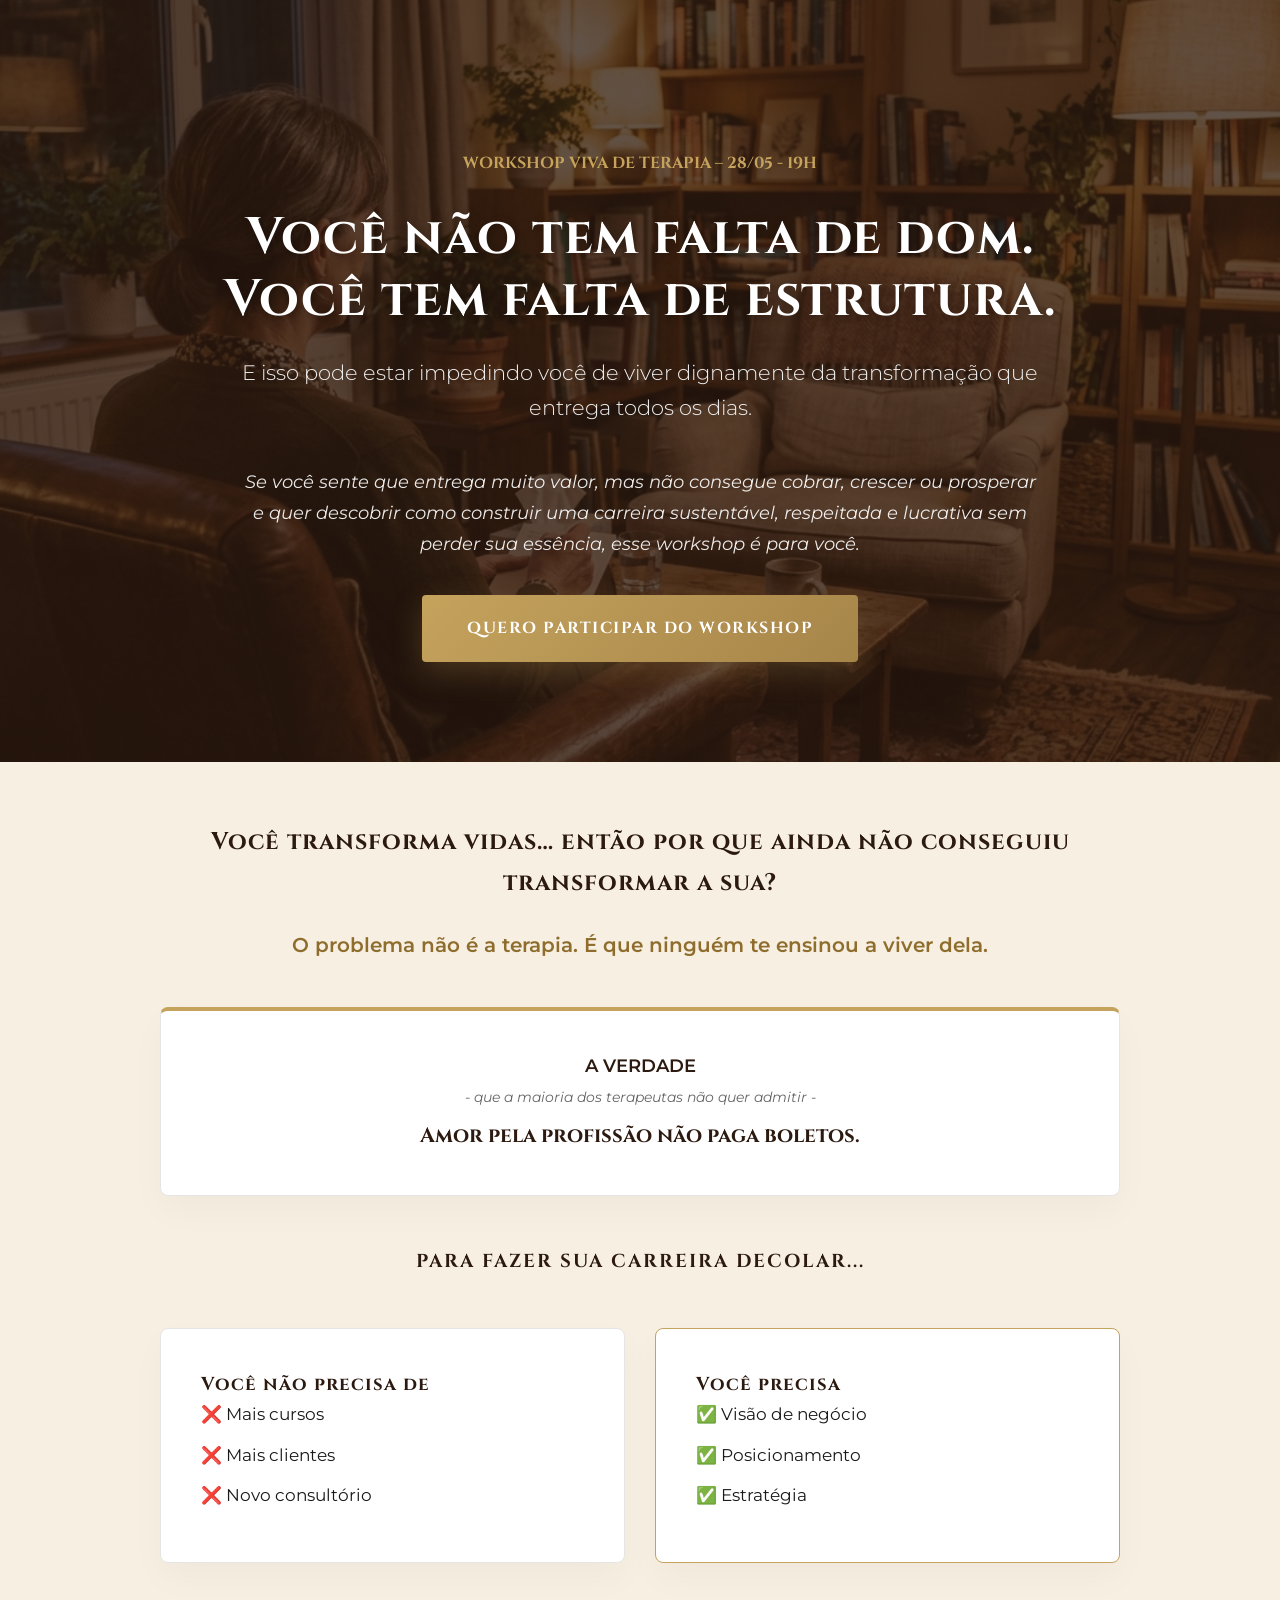
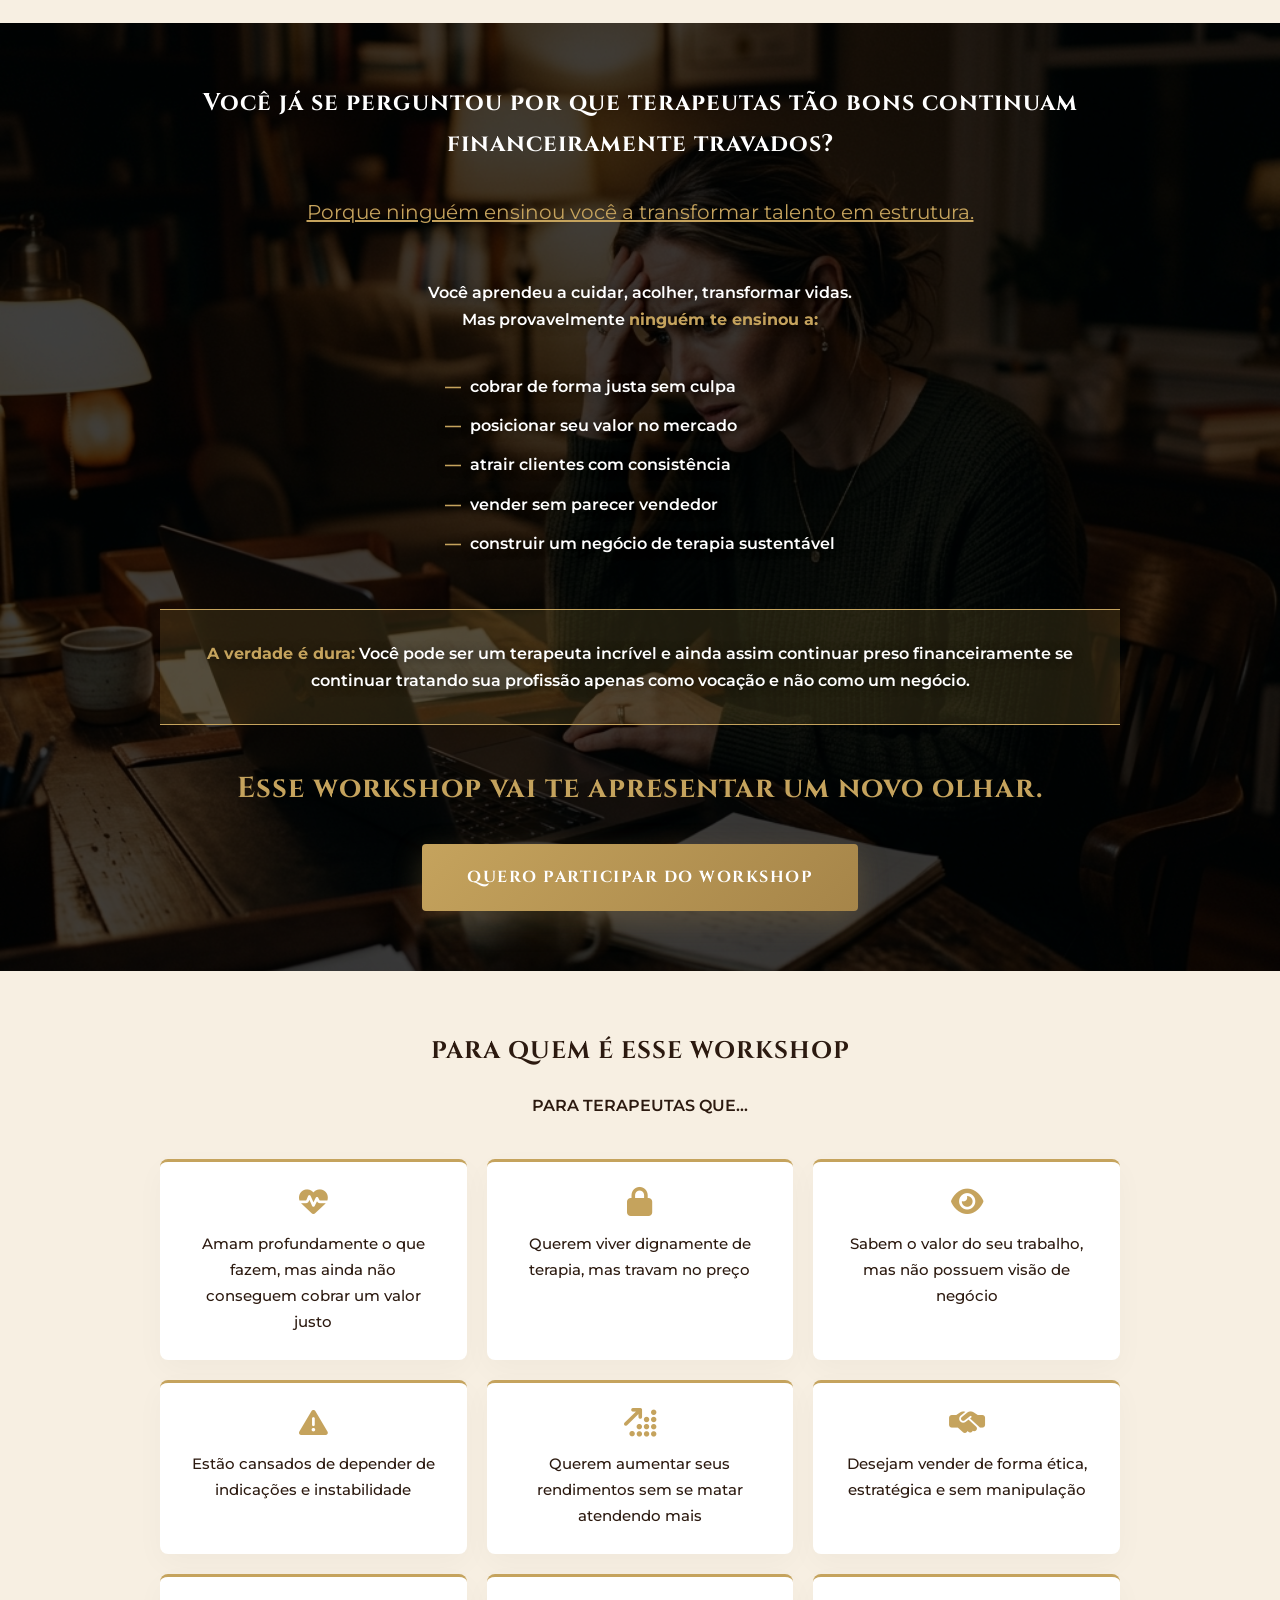
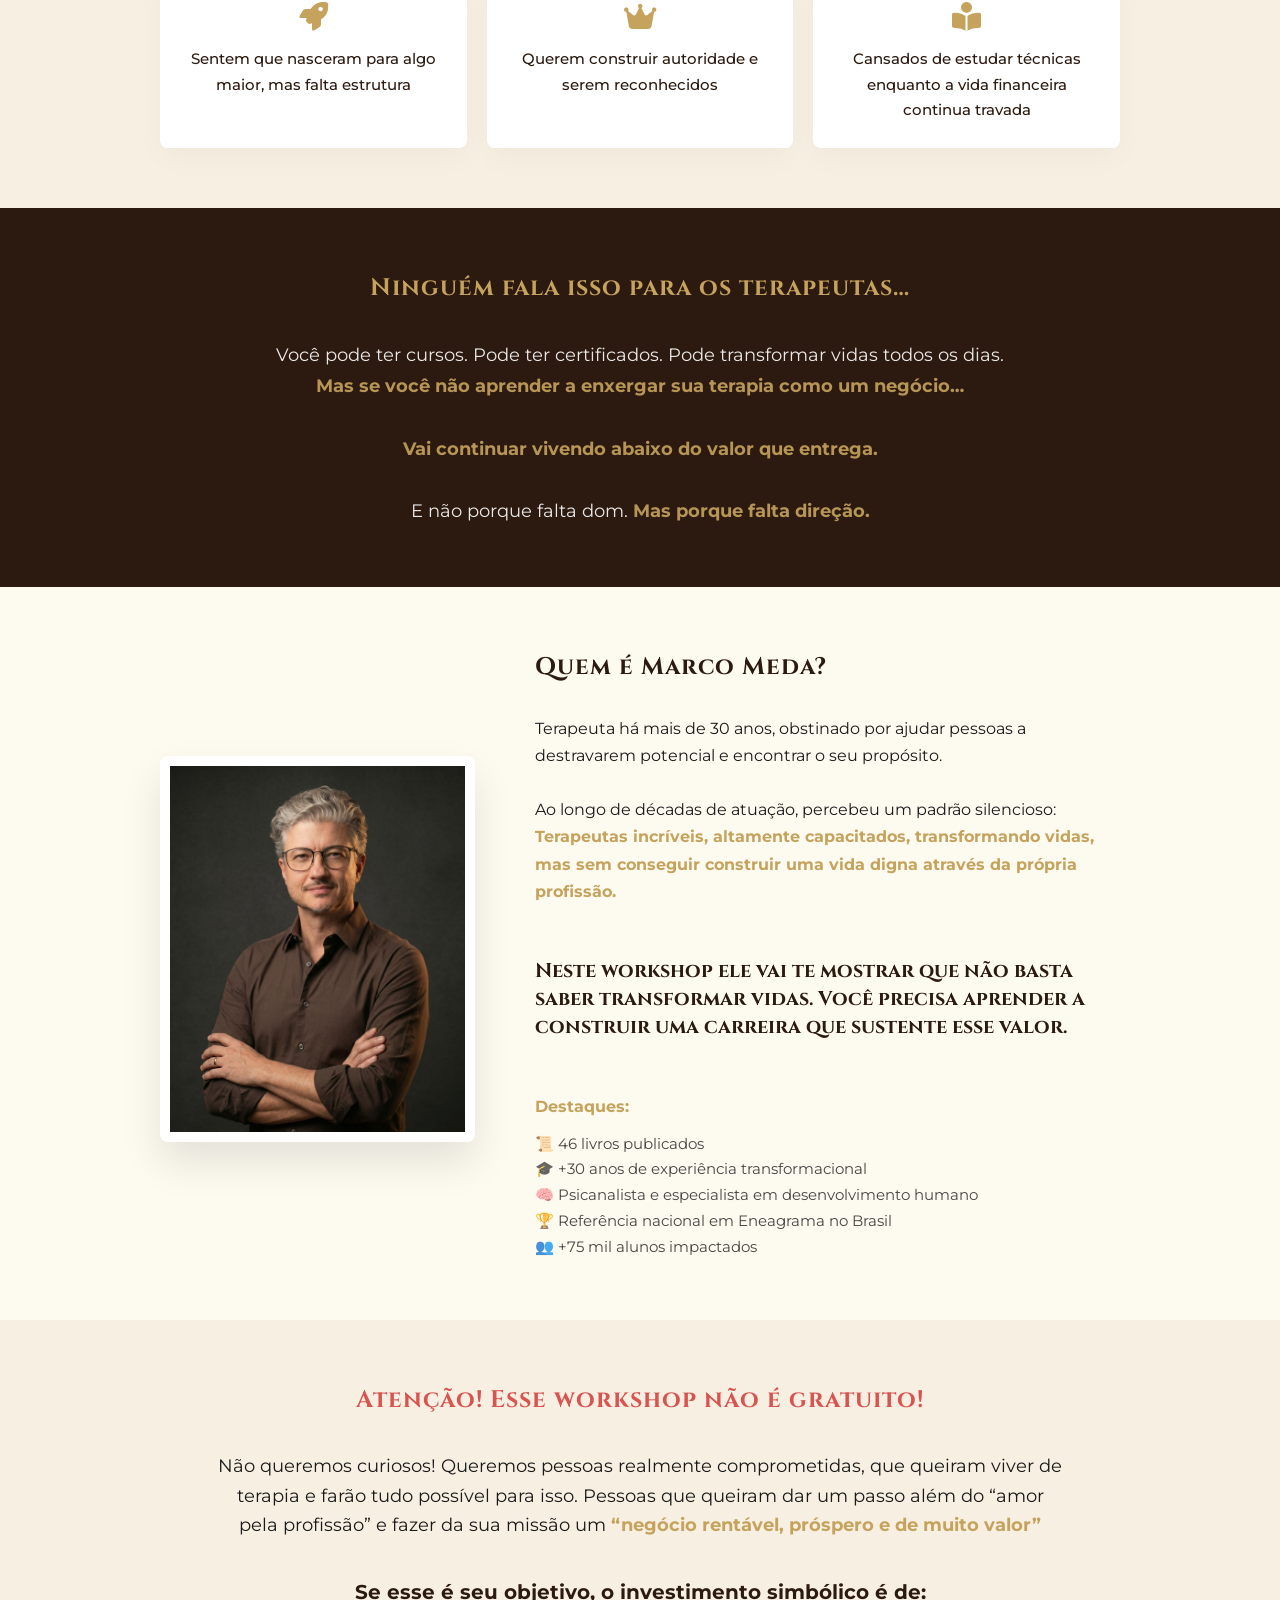
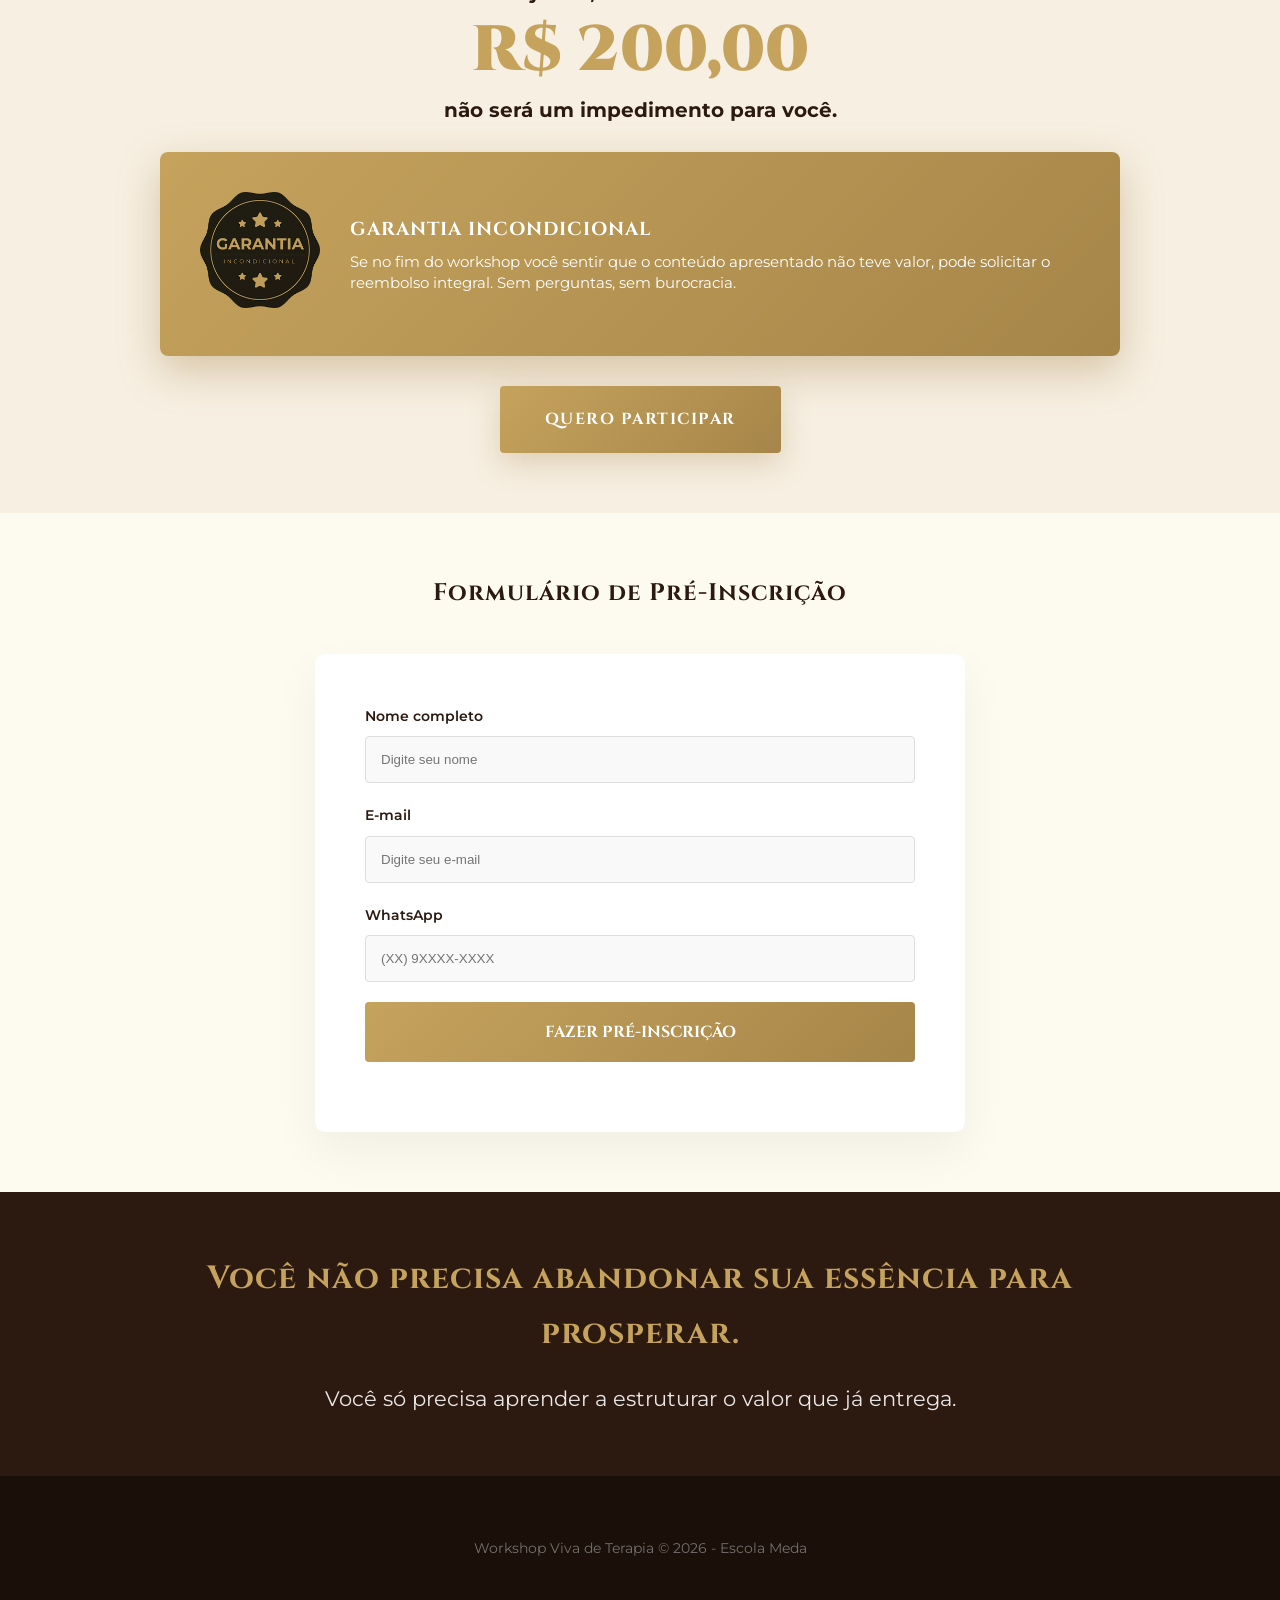
==== index.html @ 978026c4 "Fix Mailchimp redirect logic" ====
<!DOCTYPE html>
<html lang="pt-br">
<head>
    <meta charset="UTF-8">
    <meta name="viewport" content="width=device-width, initial-scale=1.0">
    <title>Workshop Viva de Terapia - Marco Meda</title>
    <link rel="stylesheet" href="style.css">
    <!-- Font Awesome for Icons -->
    <link rel="stylesheet" href="https://cdnjs.cloudflare.com/ajax/libs/font-awesome/6.5.1/css/all.min.css">
</head>
<body>

    <!-- Hero Section -->
    <header class="hero">
        <div class="container">
            <span class="hero-tag">WORKSHOP VIVA DE TERAPIA – 28/05 - 19H</span>
            <h1>Você não tem falta de dom.<br>Você tem falta de estrutura.</h1>
            <p class="subheadline">E isso pode estar impedindo você de viver dignamente da transformação que entrega todos os dias.</p>
            
            <div style="max-width: 800px; margin: 0 auto;">
                <p style="font-size: 1.15rem; font-style: italic; opacity: 0.9; margin-bottom: 35px;">Se você sente que entrega muito valor, mas não consegue cobrar, crescer ou prosperar e quer descobrir como construir uma carreira sustentável, respeitada e lucrativa sem perder sua essência, esse workshop é para você.</p>
                <a href="#atencao" class="btn-gold">QUERO PARTICIPAR DO WORKSHOP</a>
            </div>
        </div>
    </header>

    <!-- Dobra 2 -->
    <section class="section-padding bg-warm">
        <div class="container" style="text-align: center;">
            <h2 style="margin-bottom: 25px;">Você transforma vidas… então por que ainda não conseguiu transformar a sua?</h2>
            <p style="font-size: 1.25rem; color: #8e6d2d; margin-bottom: 45px; font-weight: 600;">O problema não é a terapia. É que ninguém te ensinou a viver dela.</p>
            
            <div class="card truth-statement" style="border-top: 4px solid var(--secondary-color); margin-bottom: 50px;">
                <p class="truth-main">A VERDADE</p>
                <p class="truth-sub">- que a maioria dos terapeutas não quer admitir -</p>
                <p class="truth-highlight">Amor pela profissão não paga boletos.</p>
            </div>
            
            <h3 style="margin-bottom: 30px; letter-spacing: 2px;">PARA FAZER SUA CARREIRA DECOLAR...</h3>
            
            <div class="truth-grid">
                <div class="card" style="text-align: left;">
                    <h3>Você não precisa de</h3>
                    <div class="truth-item">❌ Mais cursos</div>
                    <div class="truth-item">❌ Mais clientes</div>
                    <div class="truth-item">❌ Novo consultório</div>
                </div>
                <div class="card" style="text-align: left; border-color: var(--secondary-color);">
                    <h3>Você precisa</h3>
                    <div class="truth-item">✅ Visão de negócio</div>
                    <div class="truth-item">✅ Posicionamento</div>
                    <div class="truth-item">✅ Estratégia</div>
                </div>
            </div>
        </div>
    </section>

    <!-- Dobra 3 -->
    <section class="section-padding dobra-3-bg">
        <div class="container">
            <h2 style="text-align: center; margin-bottom: 30px; color: #fff;">Você já se perguntou por que terapeutas tão bons continuam financeiramente travados?</h2>
            <p style="text-align: center; text-decoration: underline; font-size: 1.25rem; color: var(--secondary-color); margin-bottom: 50px;">Porque ninguém ensinou você a transformar talento em estrutura.</p>
            
            <div class="dobra-3-content">
                <p style="margin-bottom: 20px;">
                    Você aprendeu a cuidar, acolher, transformar vidas.<br>
                    Mas provavelmente <strong>ninguém te ensinou a:</strong>
                </p>
                <div style="text-align: center;">
                    <ul class="custom-list" style="color: #fff;">
                        <li>cobrar de forma justa sem culpa</li>
                        <li>posicionar seu valor no mercado</li>
                        <li>atrair clientes com consistência</li>
                        <li>vender sem parecer vendedor</li>
                        <li>construir um negócio de terapia sustentável</li>
                    </ul>
                </div>
                
                <div class="truth-alert-integrated">
                    <p><strong>A verdade é dura:</strong> Você pode ser um terapeuta incrível e ainda assim continuar preso financeiramente se continuar tratando sua profissão apenas como vocação e não como um negócio.</p>
                </div>
            </div>

            <div style="text-align: center; margin-top: 40px;">
                <h3 style="color: var(--secondary-color); font-size: 1.8rem; font-family: var(--font-heading); margin-bottom: 30px;">Esse workshop vai te apresentar um novo olhar.</h3>
                <a href="#atencao" class="btn-gold">QUERO PARTICIPAR DO WORKSHOP</a>
            </div>
        </div>
    </section>

    <!-- Para quem é -->
    <section class="section-padding bg-warm">
        <div class="container">
            <h2 style="text-align: center; margin-bottom: 20px;">PARA QUEM É ESSE WORKSHOP</h2>
            <p style="text-align: center; font-weight: 600; color: var(--primary-color);">PARA TERAPEUTAS QUE…</p>
            
            <div class="target-grid">
                <div class="target-card">
                    <i class="fa-solid fa-heart-pulse"></i>
                    <p>Amam profundamente o que fazem, mas ainda não conseguem cobrar um valor justo</p>
                </div>
                <div class="target-card">
                    <i class="fa-solid fa-lock"></i>
                    <p>Querem viver dignamente de terapia, mas travam no preço</p>
                </div>
                <div class="target-card">
                    <i class="fa-solid fa-eye"></i>
                    <p>Sabem o valor do seu trabalho, mas não possuem visão de negócio</p>
                </div>
                <div class="target-card">
                    <i class="fa-solid fa-triangle-exclamation"></i>
                    <p>Estão cansados de depender de indicações e instabilidade</p>
                </div>
                <div class="target-card">
                    <i class="fa-solid fa-arrow-up-right-dots"></i>
                    <p>Querem aumentar seus rendimentos sem se matar atendendo mais</p>
                </div>
                <div class="target-card">
                    <i class="fa-solid fa-handshake-simple"></i>
                    <p>Desejam vender de forma ética, estratégica e sem manipulação</p>
                </div>
                <div class="target-card">
                    <i class="fa-solid fa-rocket"></i>
                    <p>Sentem que nasceram para algo maior, mas falta estrutura</p>
                </div>
                <div class="target-card">
                    <i class="fa-solid fa-crown"></i>
                    <p>Querem construir autoridade e serem reconhecidos</p>
                </div>
                <div class="target-card">
                    <i class="fa-solid fa-book-open-reader"></i>
                    <p>Cansados de estudar técnicas enquanto a vida financeira continua travada</p>
                </div>
            </div>
        </div>
    </section>

    <!-- Bloco de Tensão -->
    <section class="section-padding" style="background: var(--primary-color); color: #fff;">
        <div class="container" style="text-align: center;">
            <h2 style="color: var(--secondary-color); margin-bottom: 30px;">Ninguém fala isso para os terapeutas…</h2>
            <p style="font-size: 1.15rem; max-width: 750px; margin: 0 auto; opacity: 0.9;">
                Você pode ter cursos. Pode ter certificados. Pode transformar vidas todos os dias. <strong>Mas se você não aprender a enxergar sua terapia como um negócio…</strong> <br><br>
                <strong>Vai continuar vivendo abaixo do valor que entrega.</strong><br><br>
                E não porque falta dom. <strong>Mas porque falta direção.</strong>
            </p>
        </div>
    </section>

    <!-- Marco Meda -->
    <section class="section-padding">
        <div class="container">
            <div class="profile-grid">
                <div class="profile-img">
                    <img src="meda.jpg" alt="Marco Meda">
                </div>
                <div>
                    <h2>Quem é Marco Meda?</h2>
                    <br>
                    <p>Terapeuta há mais de 30 anos, obstinado por ajudar pessoas a destravarem potencial e encontrar o seu propósito.</p>
                    <br>
                    <p>Ao longo de décadas de atuação, percebeu um padrão silencioso: <strong>Terapeutas incríveis, altamente capacitados, transformando vidas, mas sem conseguir construir uma vida digna através da própria profissão.</strong></p>
                    <br>
                    <p class="highlight-quote">Neste workshop ele vai te mostrar que não basta saber transformar vidas. Você precisa aprender a construir uma carreira que sustente esse valor.</p>
                    <br>
                    <p><strong>Destaques:</strong></p>
                    <ul style="list-style: none; margin-top: 10px; font-size: 0.95rem; opacity: 0.8;">
                        <li>📜 46 livros publicados</li>
                        <li>🎓 +30 anos de experiência transformacional</li>
                        <li>🧠 Psicanalista e especialista em desenvolvimento humano</li>
                        <li>🏆 Referência nacional em Eneagrama no Brasil</li>
                        <li>👥 +75 mil alunos impactados</li>
                    </ul>
                </div>
            </div>
        </div>
    </section>

    <!-- Atenção -->
    <section class="section-padding bg-warm" id="atencao">
        <div class="container" style="text-align: center;">
            <h2 style="color: #d9534f; margin-bottom: 30px;">Atenção! Esse workshop não é gratuito!</h2>
            <p style="max-width: 850px; margin: 0 auto 35px; font-size: 1.1rem;">Não queremos curiosos! Queremos pessoas realmente comprometidas, que queiram viver de terapia e farão tudo possível para isso. Pessoas que queiram dar um passo além do “amor pela profissão” e fazer da sua missão um <strong>“negócio rentável, próspero e de muito valor”</strong></p>
            
            <p style="font-size: 1.25rem; font-weight: 700; color: var(--primary-color);">Se esse é seu objetivo, o investimento simbólico é de:</p>
            <div class="price-highlight">R$ 200,00</div>
            <p style="font-size: 1.25rem; font-weight: 700; color: var(--primary-color); margin-bottom: 25px;">não será um impedimento para você.</p>
            
            <div class="card warranty-gold" style="margin-top: 0;">
                <div class="warranty-seal">
                    <img src="images.png" alt="Selo de Garantia">
                </div>
                <div>
                    <h3 style="margin-bottom: 5px;">GARANTIA INCONDICIONAL</h3>
                    <p style="font-size: 0.95rem; line-height: 1.4;">
                        Se no fim do workshop você sentir que o conteúdo apresentado não teve valor, pode solicitar o reembolso integral. Sem perguntas, sem burocracia.
                    </p>
                </div>
            </div>
            
            <div style="margin-top: 30px;">
                <a href="#inscricao" class="btn-gold">QUERO PARTICIPAR</a>
            </div>
        </div>
    </section>

    <!-- Formulário -->
    <section class="section-padding" id="inscricao">
        <div class="container" style="text-align: center;">
            <h2 style="margin-bottom: 40px;">Formulário de Pré-Inscrição</h2>
            
            <div id="mc_embed_signup">
                <form id="mc-embedded-subscribe-form" name="mc-embedded-subscribe-form" class="validate">
                    <div class="mc-field-group">
                        <label for="mce-FNAME">Nome completo</label>
                        <input type="text" name="FNAME" class="required text" id="mce-FNAME" required placeholder="Digite seu nome">
                    </div>
                    <div class="mc-field-group">
                        <label for="mce-EMAIL">E-mail</label>
                        <input type="email" name="EMAIL" class="required email" id="mce-EMAIL" required placeholder="Digite seu e-mail">
                    </div>
                    <div class="mc-field-group">
                        <label for="mce-WHATS">WhatsApp</label>
                        <input type="text" name="WHATS" class="required" id="mce-WHATS" required placeholder="(XX) 9XXXX-XXXX">
                    </div>
                    <input type="submit" name="subscribe" id="mc-embedded-subscribe" class="button" value="FAZER PRÉ-INSCRIÇÃO">
                    <div aria-hidden="true" style="position: absolute; left: -5000px;">
                        <input type="text" name="b_f16c734be04afaef2db8ce550_b48fc370c9" tabindex="-1" value="">
                    </div>
                </form>
            </div>
        </div>
    </section>
            
    <!-- Fechamento Inspirador -->
    <section class="section-padding" style="background: var(--primary-color); color: #fff; text-align: center;">
        <div class="container">
            <h2 class="serif" style="color: var(--secondary-color); margin-bottom: 20px; font-size: 2rem;">Você não precisa abandonar sua essência para prosperar.</h2>
            <p style="font-size: 1.3rem; opacity: 0.9;">Você só precisa aprender a estruturar o valor que já entrega.</p>
        </div>
    </section>

    <footer style="padding: 60px 0; background: #1a0f09; color: rgba(255,255,255,0.4); text-align: center; font-size: 0.9rem;">
        <div class="container">
            <p>Workshop Viva de Terapia © 2026 - Escola Meda</p>
        </div>
    </footer>

    <script>
        document.getElementById('mc-embedded-subscribe-form').addEventListener('submit', function(e) {
            e.preventDefault();
            
            const form = this;
            const submitBtn = form.querySelector('input[type="submit"]');
            const originalBtnValue = submitBtn.value;
            
            submitBtn.value = "ENVIANDO...";
            submitBtn.disabled = true;

            // Coleta os dados do formulário
            const formData = new FormData(form);
            const params = new URLSearchParams();
            
            // URL do Mailchimp para JSONP
            const url = "https://escolameda.us8.list-manage.com/subscribe/post-json?u=f16c734be04afaef2db8ce550&id=b48fc370c9&f_id=00b87de1f0";

            // Prepara os dados
            const email = form.querySelector('#mce-EMAIL').value;
            const fname = form.querySelector('#mce-FNAME').value;
            const whats = form.querySelector('#mce-WHATS').value;
            
            const script = document.createElement('script');
            const callbackName = 'mailchimpCallback_' + Math.round(100000 * Math.random());
            
            window[callbackName] = function(response) {
                if (response.result === "success" || (response.msg && response.msg.includes("already subscribed"))) {
                    window.location.href = "https://www.workshopterapias.com.br/obrigado";
                } else {
                    alert("Aviso: " + response.msg);
                    submitBtn.value = originalBtnValue;
                    submitBtn.disabled = false;
                }
                document.body.removeChild(script);
                delete window[callbackName];
            };

            // Adiciona o callback à URL
            script.src = `${url}&EMAIL=${encodeURIComponent(email)}&FNAME=${encodeURIComponent(fname)}&WHATS=${encodeURIComponent(whats)}&c=${callbackName}`;
            document.body.appendChild(script);
        });
    </script>
</body>
</html>
---- style.css ----
@import url('https://fonts.googleapis.com/css2?family=Cinzel:wght@400;700;900&family=Montserrat:wght@300;400;600&family=Playfair+Display:ital,wght@0,700;0,900;1,700&display=swap');

:root {
    --primary-color: #2c1a10; /* Warm Coffee Brown */
    --secondary-color: #c5a35d; /* Warm Gold */
    --accent-color: #fdfaf0; /* Cream / Warm White */
    --text-dark: #1a1a1a;
    --text-light: #ffffff;
    --warm-overlay: rgba(44, 26, 16, 0.75);
    --gold-gradient: linear-gradient(135deg, #c5a35d 0%, #a68549 100%);
    --font-serif: 'Playfair Display', serif;
    --font-heading: 'Cinzel', serif;
    --font-body: 'Montserrat', sans-serif;
}

* {
    margin: 0;
    padding: 0;
    box-sizing: border-box;
}

body {
    font-family: var(--font-body);
    background-color: var(--accent-color);
    color: var(--text-dark);
    line-height: 1.7;
}

strong {
    color: var(--secondary-color);
    font-weight: 700;
}

h1, h2, h3 {
    font-family: var(--font-heading);
    color: var(--primary-color);
    letter-spacing: 1px;
}

.container {
    max-width: 1000px;
    margin: 0 auto;
    padding: 0 20px;
}

/* Hero Section with Human Image */
.hero {
    background: url('bg-hero.png') no-repeat center center/cover;
    position: relative;
    padding: 150px 0 100px;
    color: var(--text-light);
    text-align: center;
}

.hero::before {
    content: '';
    position: absolute;
    top: 0;
    left: 0;
    width: 100%;
    height: 100%;
    background: var(--warm-overlay);
}

.hero .container {
    position: relative;
    z-index: 2;
}

.hero-tag {
    font-family: var(--font-heading);
    color: var(--secondary-color);
    font-size: 1rem;
    font-weight: 700;
    margin-bottom: 30px;
    display: block;
    text-transform: uppercase;
}

.hero h1 {
    font-size: 3.2rem;
    color: #fff;
    line-height: 1.2;
    margin-bottom: 25px;
    text-shadow: 2px 2px 10px rgba(0,0,0,0.3);
}

.hero .subheadline {
    font-size: 1.3rem;
    color: #eee;
    max-width: 800px;
    margin: 0 auto 40px;
    font-weight: 300;
}

/* Buttons - Cleaned */
.btn-gold {
    display: inline-block;
    background: var(--gold-gradient);
    color: #fff;
    padding: 20px 45px;
    font-family: var(--font-heading);
    font-weight: 700;
    text-decoration: none;
    border-radius: 4px;
    text-transform: uppercase;
    letter-spacing: 1.5px;
    border: none;
    cursor: pointer;
    transition: all 0.3s ease;
    box-shadow: 0 10px 30px rgba(166, 133, 73, 0.3);
}

.btn-gold:hover {
    transform: translateY(-3px);
    box-shadow: 0 15px 40px rgba(166, 133, 73, 0.4);
}

/* Cards & Sections */
.section-padding {
    padding: 60px 0; /* Reduced from 100px to save vertical space */
}

.card {
    background: #fff;
    border: 1px solid #e5e5e5;
    padding: 40px;
    border-radius: 8px;
    box-shadow: 0 15px 35px rgba(0,0,0,0.03);
}

.bg-warm {
    background-color: #f7efe2;
}

.truth-statement {
    text-align: center;
}

.truth-main {
    font-size: 1.1rem;
    font-weight: 600;
    color: var(--primary-color);
    margin-bottom: 5px;
}

.truth-sub {
    font-size: 0.85rem;
    color: #666;
    margin-bottom: 10px;
    font-style: italic;
}

.truth-highlight {
    font-size: 1.3rem;
    font-weight: 700;
    color: var(--primary-color);
    font-family: var(--font-heading);
}

/* Truth Grid */
.truth-grid {
    display: grid;
    grid-template-columns: 1fr 1fr;
    gap: 30px;
    margin-top: 50px;
}

.truth-col h3 {
    font-size: 1.1rem;
    margin-bottom: 20px;
    border-bottom: 2px solid var(--secondary-color);
    display: inline-block;
    padding-bottom: 5px;
}

.truth-item {
    margin-bottom: 12px;
    font-size: 1.05rem;
}

/* Dobra 3 Background Variant */
.dobra-3-bg {
    background: url('bg-dobra3.png') no-repeat center center/cover;
    position: relative;
    color: #fff;
}

.dobra-3-bg::before {
    content: '';
    position: absolute;
    top: 0;
    left: 0;
    width: 100%;
    height: 100%;
    background: rgba(0, 0, 0, 0.75); /* Darker for direct text readability */
}

.dobra-3-bg .container {
    position: relative;
    z-index: 2;
    color: #fff; /* White text for contrast */
}

.dobra-3-content {
    font-weight: 600; /* Semibold as requested */
    text-shadow: 1px 1px 10px rgba(0,0,0,0.5);
    text-align: center; /* Centralizing sentences */
}

.truth-alert-integrated {
    background: rgba(200, 168, 75, 0.15); 
    padding: 30px; 
    border-top: 1px solid var(--secondary-color);
    border-bottom: 1px solid var(--secondary-color);
    text-align: center;
    color: #fff;
    font-weight: 600;
    margin-top: 40px;
}

.custom-list {
    list-style: none;
    margin-top: 20px;
    display: inline-block; /* Essential for centering the list itself */
    text-align: left; /* Text inside remains left-aligned for readability, but list is centered */
}

.custom-list {
    list-style: none;
    margin-top: 20px;
}

.custom-list li {
    margin-bottom: 12px;
    padding-left: 25px;
    position: relative;
}

.custom-list li::before {
    content: '—'; /* Marcador elegante */
    position: absolute;
    left: 0;
    color: var(--secondary-color);
    font-weight: bold;
}
.profile-grid {
    display: grid;
    grid-template-columns: 0.7fr 1.3fr;
    gap: 60px;
    align-items: center;
}

.profile-img img {
    width: 100%;
    border-radius: 8px;
    border: 10px solid #fff;
    box-shadow: 0 20px 40px rgba(0,0,0,0.1);
}

.highlight-quote {
    font-family: var(--font-heading);
    font-size: 1.25rem;
    color: var(--primary-color);
    margin: 25px 0;
    line-height: 1.4;
    font-weight: 700;
}

.price-highlight {
    font-size: 4rem; /* Slightly smaller to save space */
    font-weight: 900;
    color: var(--secondary-color);
    display: block;
    margin: 10px auto; /* Reduced margin */
    font-family: var(--font-heading);
    line-height: 1;
}

.warranty-gold {
    margin-top: 50px;
    background: var(--gold-gradient);
    border: none !important;
    color: #fff;
    padding: 40px;
    border-radius: 8px;
    box-shadow: 0 15px 40px rgba(166, 133, 73, 0.4);
    text-align: left; /* Alinhamento à esquerda solicitado */
    display: flex;
    align-items: center;
    gap: 30px;
}

.warranty-seal img {
    width: 120px;
    height: auto;
    flex-shrink: 0;
    mix-blend-mode: multiply; /* Removes white background */
}

.warranty-gold h3, .warranty-gold p {
    color: #fff !important;
    margin: 0;
}

.target-grid {
    display: grid;
    grid-template-columns: repeat(auto-fit, minmax(280px, 1fr));
    gap: 20px;
    margin-top: 40px;
}

.target-card {
    background: #fff;
    padding: 25px;
    border-radius: 8px;
    border-top: 3px solid var(--secondary-color);
    box-shadow: 0 10px 30px rgba(0,0,0,0.03);
    display: flex;
    flex-direction: column;
    align-items: center;
    text-align: center;
    transition: transform 0.3s ease;
}

.target-card:hover {
    transform: translateY(-5px);
}

.target-card i {
    font-size: 1.8rem;
    color: var(--secondary-color);
    margin-bottom: 15px;
}

.target-card p {
    font-size: 0.95rem;
    font-weight: 500;
    color: var(--primary-color);
}
#mc_embed_signup {
    background: #fff;
    padding: 50px;
    border-radius: 10px;
    box-shadow: 0 20px 50px rgba(0,0,0,0.05);
    max-width: 650px;
    margin: 40px auto 0;
}

#mc_embed_signup label {
    display: block;
    text-align: left;
    font-weight: 600;
    margin-bottom: 8px;
    font-size: 0.9rem;
    color: var(--primary-color);
}

#mc_embed_signup input {
    width: 100%;
    padding: 15px;
    border: 1px solid #ddd;
    border-radius: 4px;
    margin-bottom: 20px;
    background: #f9f9f9;
}

#mc_embed_signup .button {
    background: var(--gold-gradient);
    color: #fff;
    height: 60px;
    width: 100%;
    font-family: var(--font-heading);
    font-weight: 700;
    border: none;
    border-radius: 4px;
    cursor: pointer;
    font-size: 1rem;
}

/* Responsive */
@media (max-width: 768px) {
    .hero h1 { font-size: 2.2rem; }
    .truth-grid { grid-template-columns: 1fr; }
    .profile-grid { grid-template-columns: 1fr; }
}
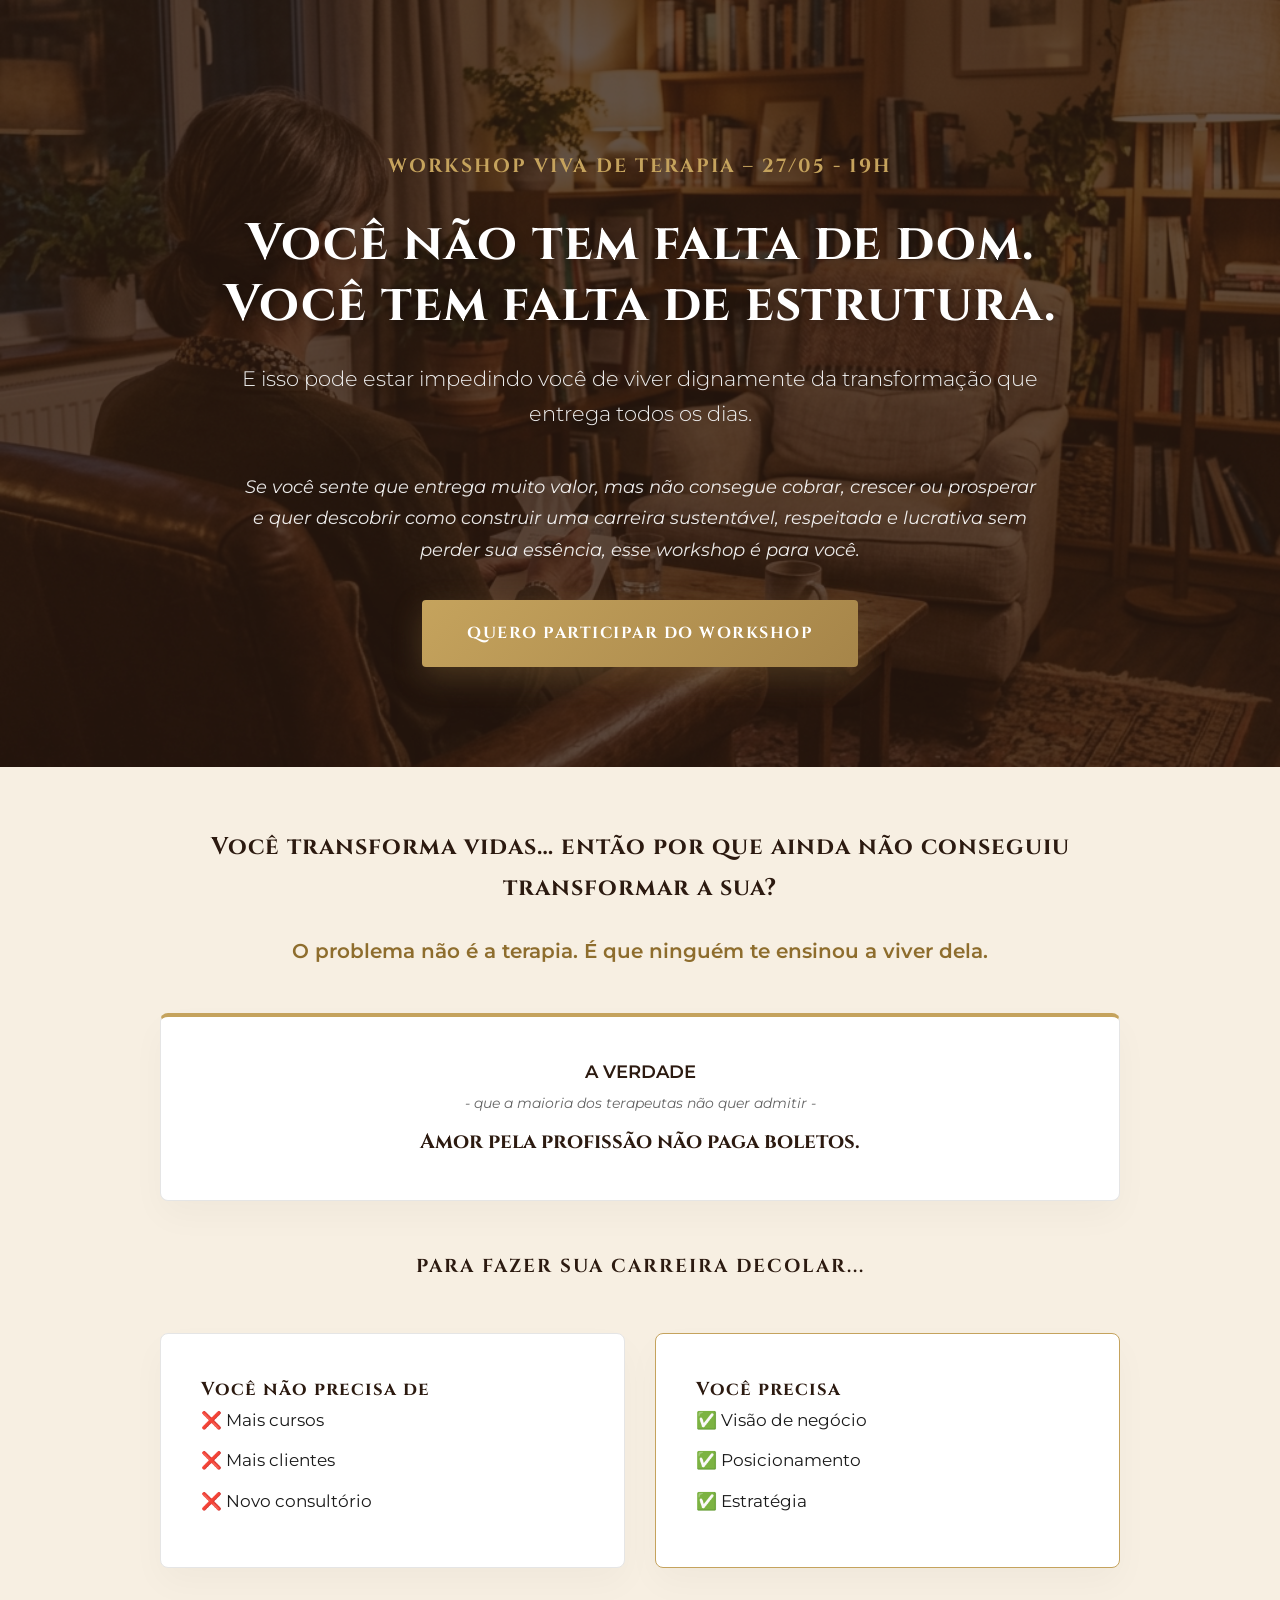
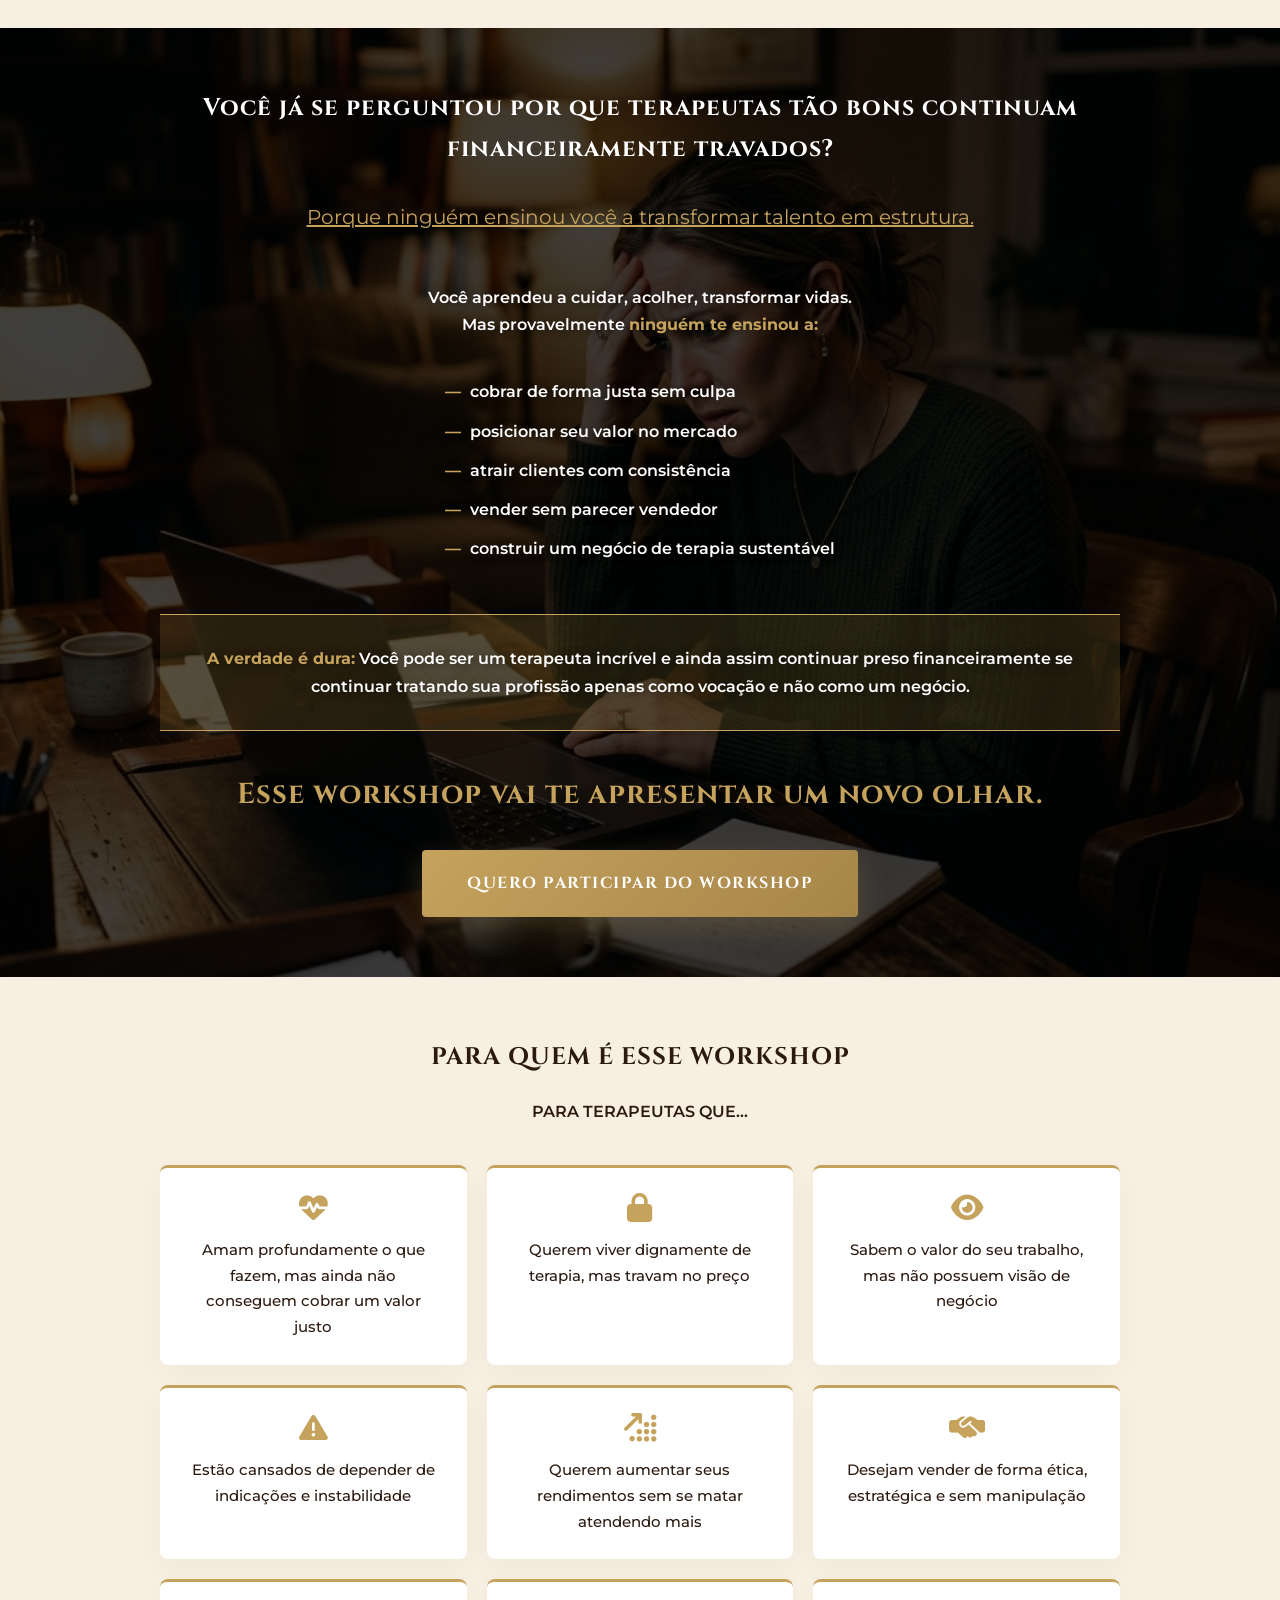
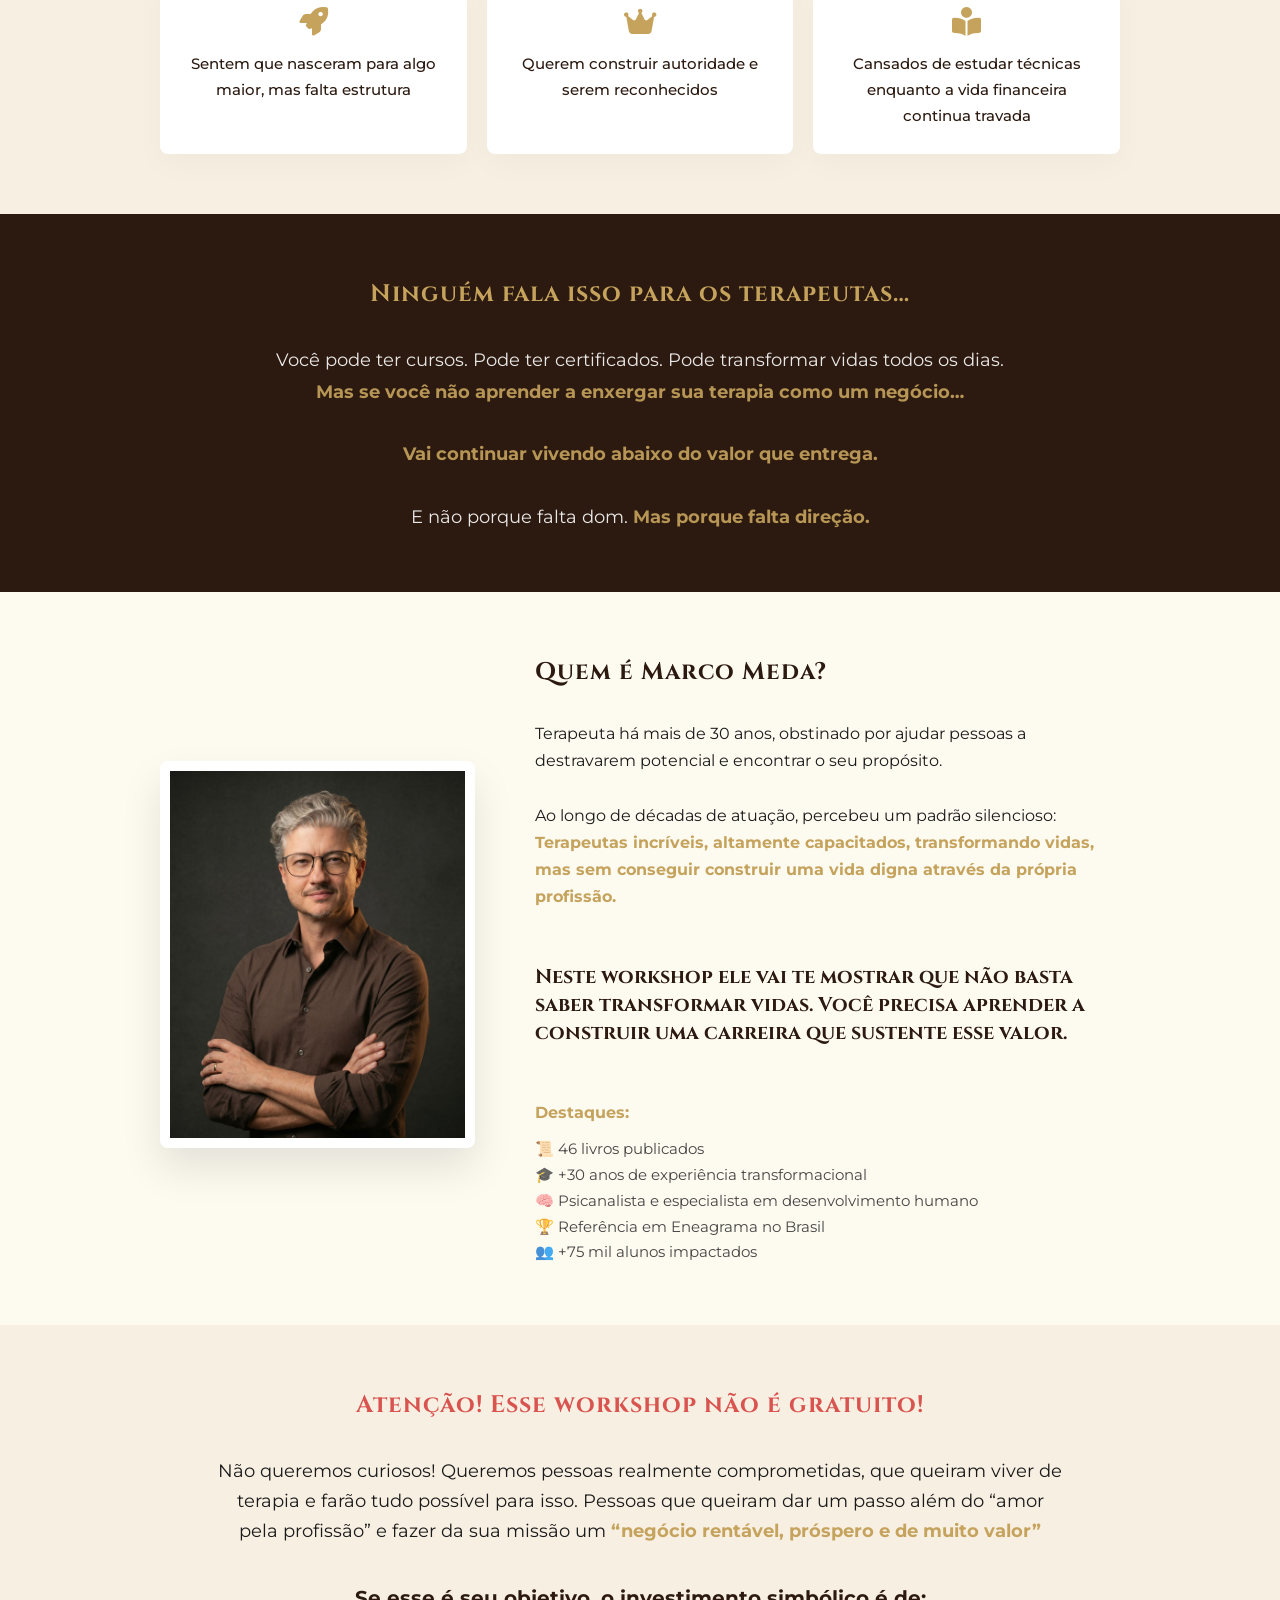
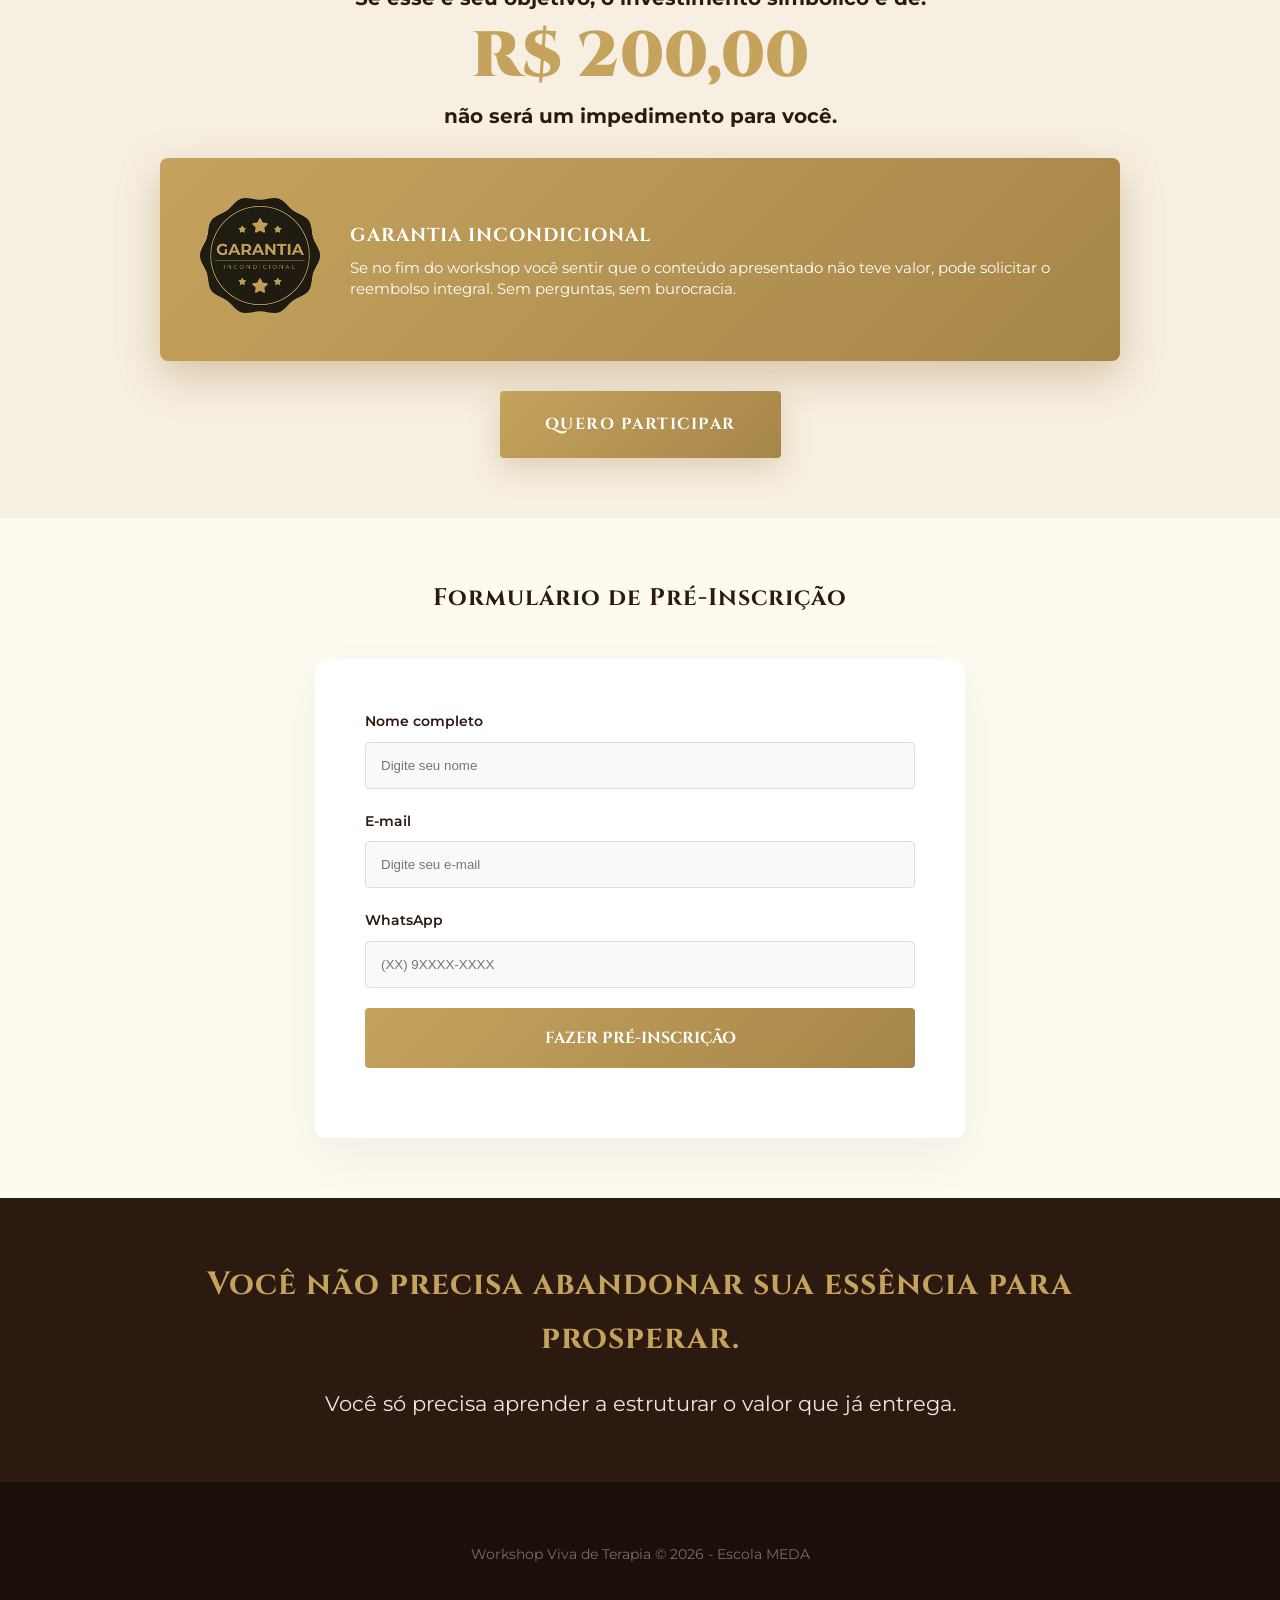
==== commit 02473e89: "Apply copy adjustments and fix mobile layout for warranty section" ====
--- a/index.html
+++ b/index.html
@@ -13,7 +13,7 @@
     <!-- Hero Section -->
     <header class="hero">
         <div class="container">
-            <span class="hero-tag">WORKSHOP VIVA DE TERAPIA – 28/05 - 19H</span>
+            <span class="hero-tag">WORKSHOP VIVA DE TERAPIA – 27/05 - 19H</span>
             <h1>Você não tem falta de dom.<br>Você tem falta de estrutura.</h1>
             <p class="subheadline">E isso pode estar impedindo você de viver dignamente da transformação que entrega todos os dias.</p>
             
@@ -168,7 +168,7 @@
                         <li>📜 46 livros publicados</li>
                         <li>🎓 +30 anos de experiência transformacional</li>
                         <li>🧠 Psicanalista e especialista em desenvolvimento humano</li>
-                        <li>🏆 Referência nacional em Eneagrama no Brasil</li>
+                        <li>🏆 Referência em Eneagrama no Brasil</li>
                         <li>👥 +75 mil alunos impactados</li>
                     </ul>
                 </div>
@@ -242,7 +242,7 @@
 
     <footer style="padding: 60px 0; background: #1a0f09; color: rgba(255,255,255,0.4); text-align: center; font-size: 0.9rem;">
         <div class="container">
-            <p>Workshop Viva de Terapia © 2026 - Escola Meda</p>
+            <p>Workshop Viva de Terapia © 2026 - Escola MEDA</p>
         </div>
     </footer>
 
--- a/style.css
+++ b/style.css
@@ -70,11 +70,12 @@
 .hero-tag {
     font-family: var(--font-heading);
     color: var(--secondary-color);
-    font-size: 1rem;
+    font-size: 1.2rem; /* Increased from 1rem */
     font-weight: 700;
     margin-bottom: 30px;
     display: block;
     text-transform: uppercase;
+    letter-spacing: 2px;
 }
 
 .hero h1 {
@@ -383,4 +384,9 @@
     .hero h1 { font-size: 2.2rem; }
     .truth-grid { grid-template-columns: 1fr; }
     .profile-grid { grid-template-columns: 1fr; }
-}
+    .warranty-gold {
+        flex-direction: column;
+        text-align: center;
+        gap: 20px;
+    }
+}
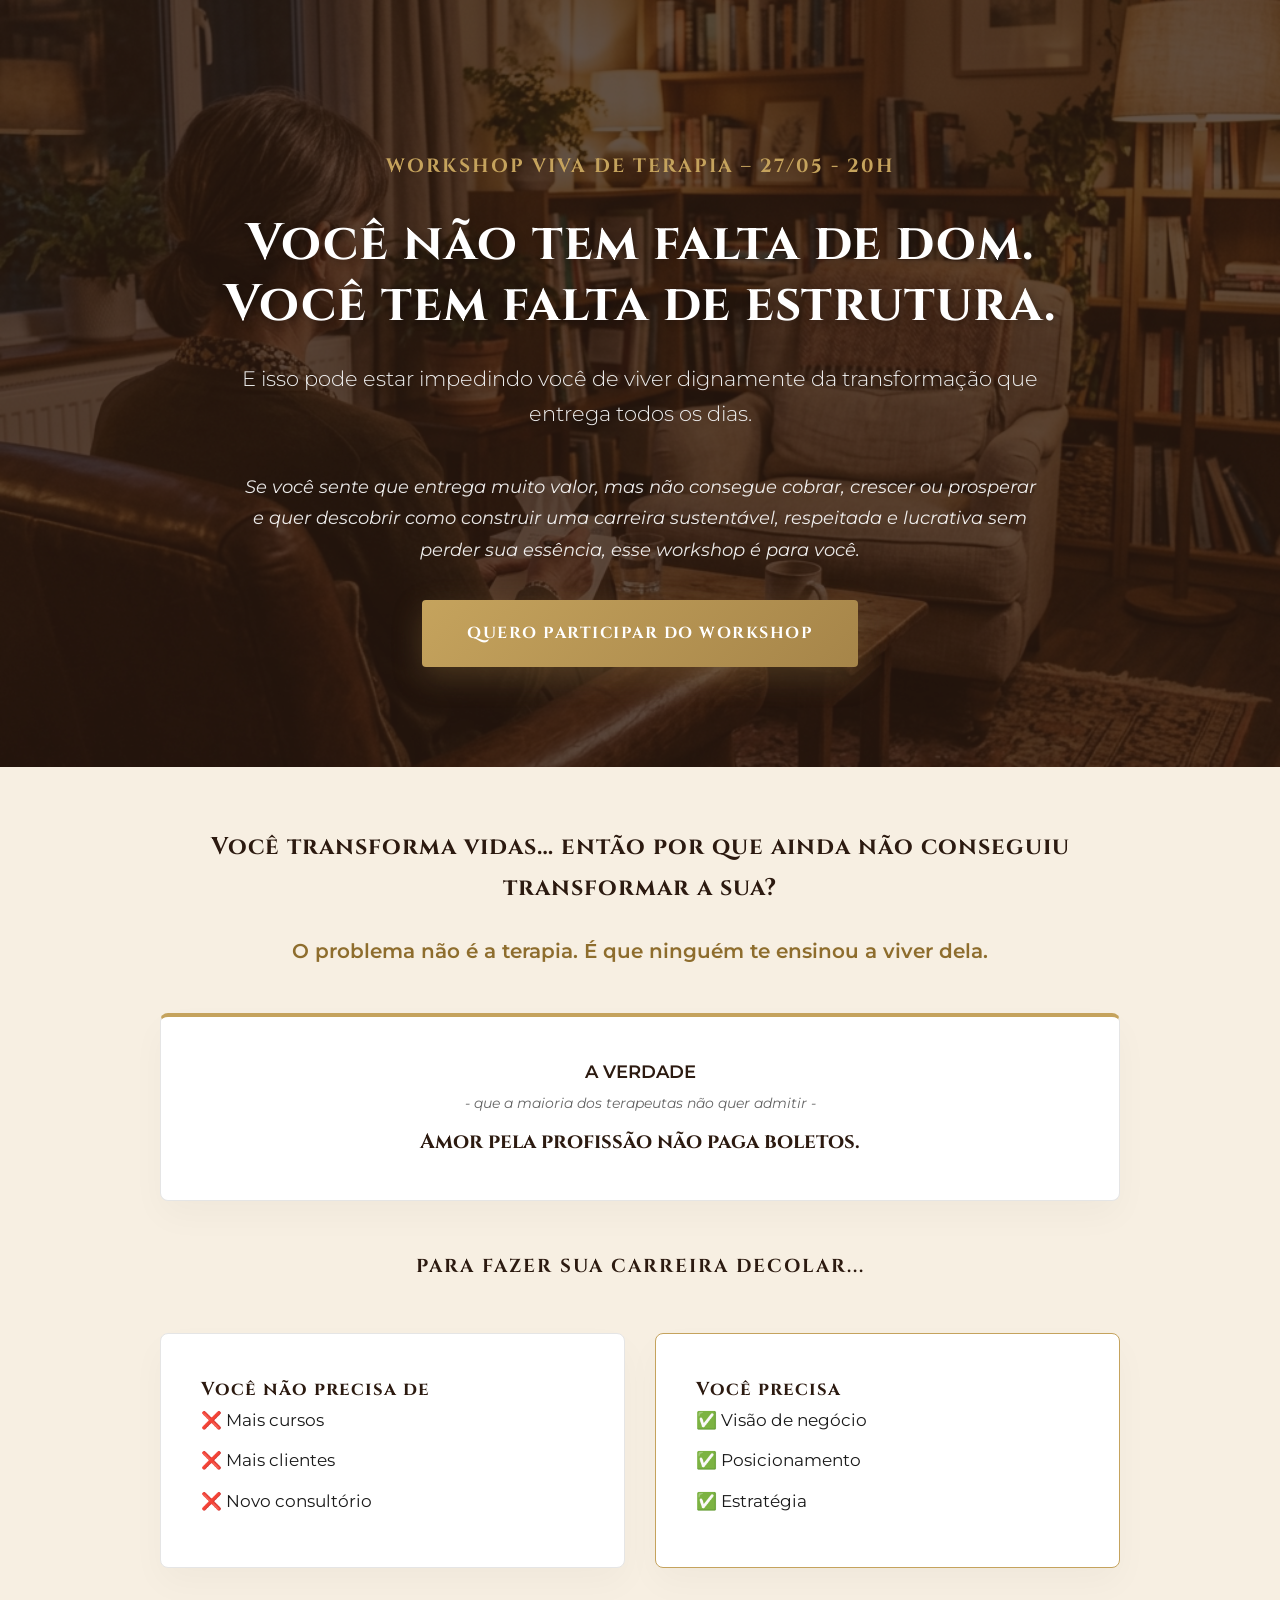
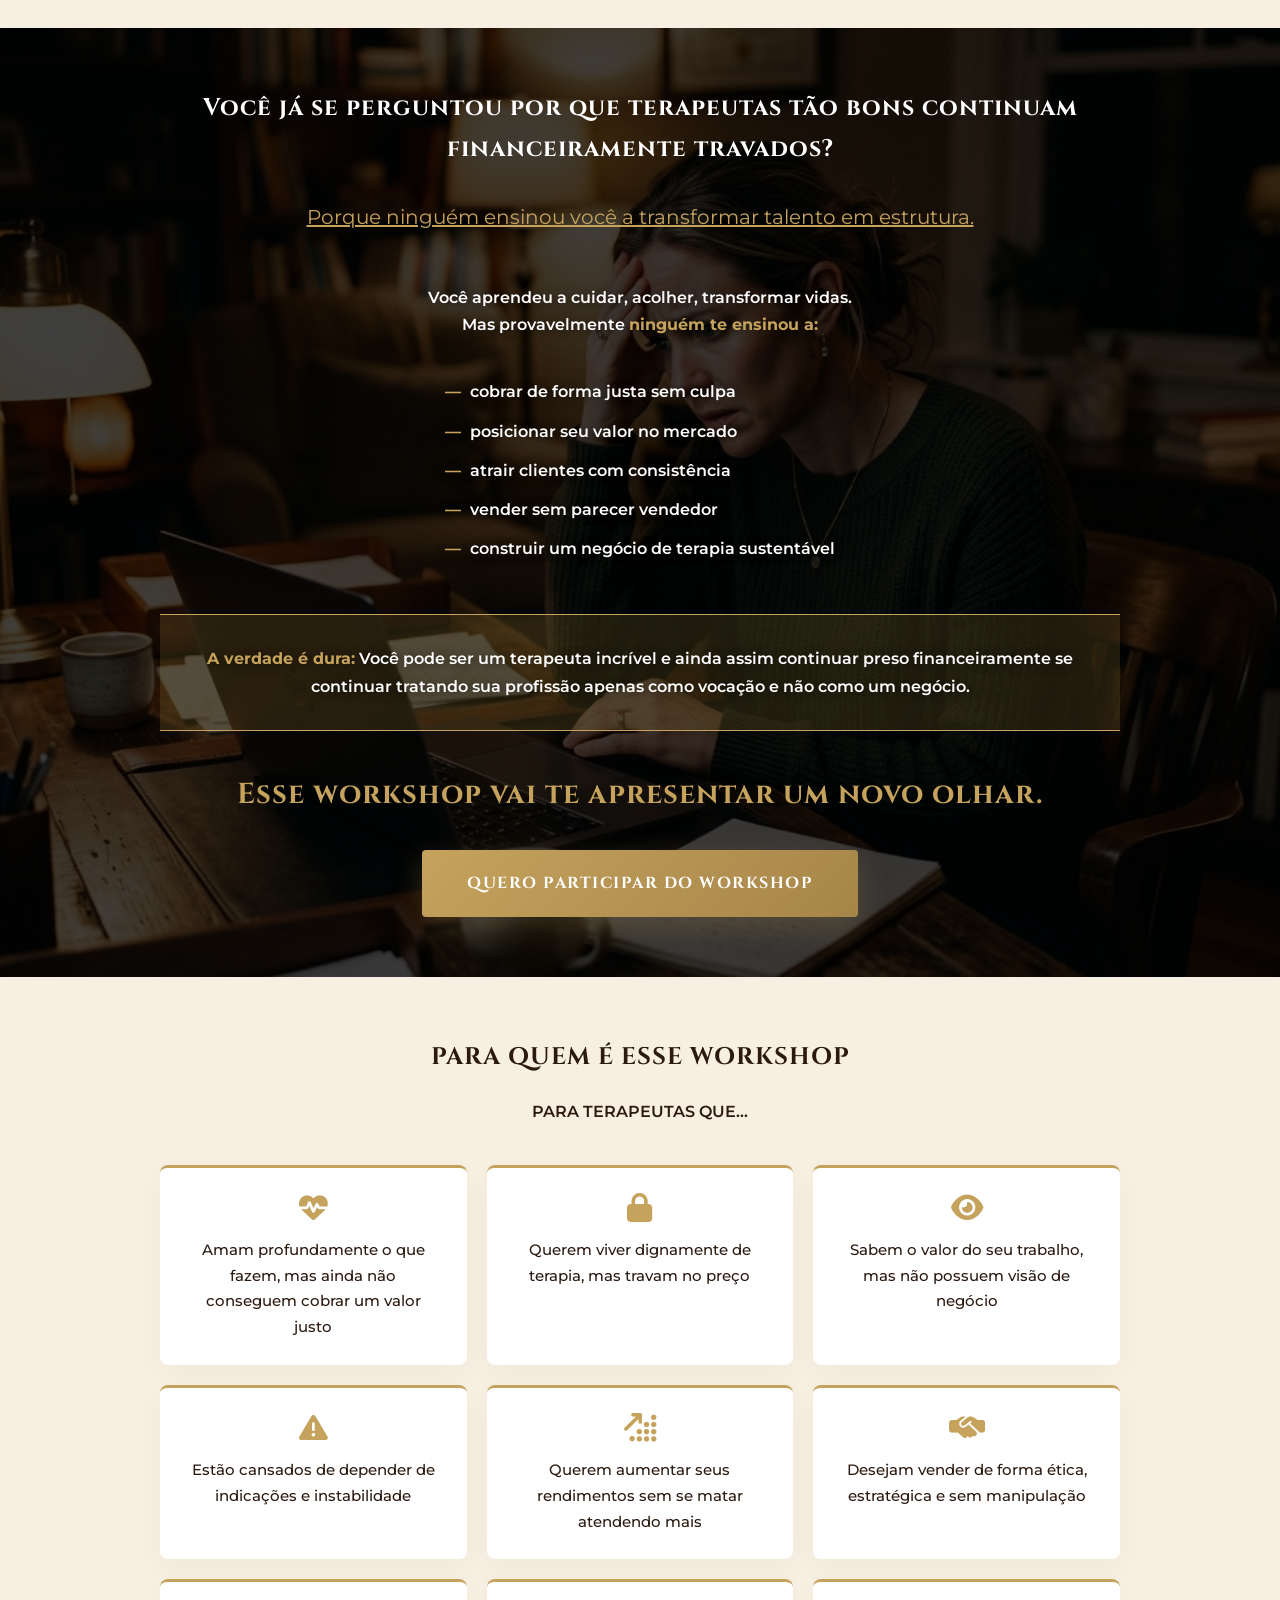
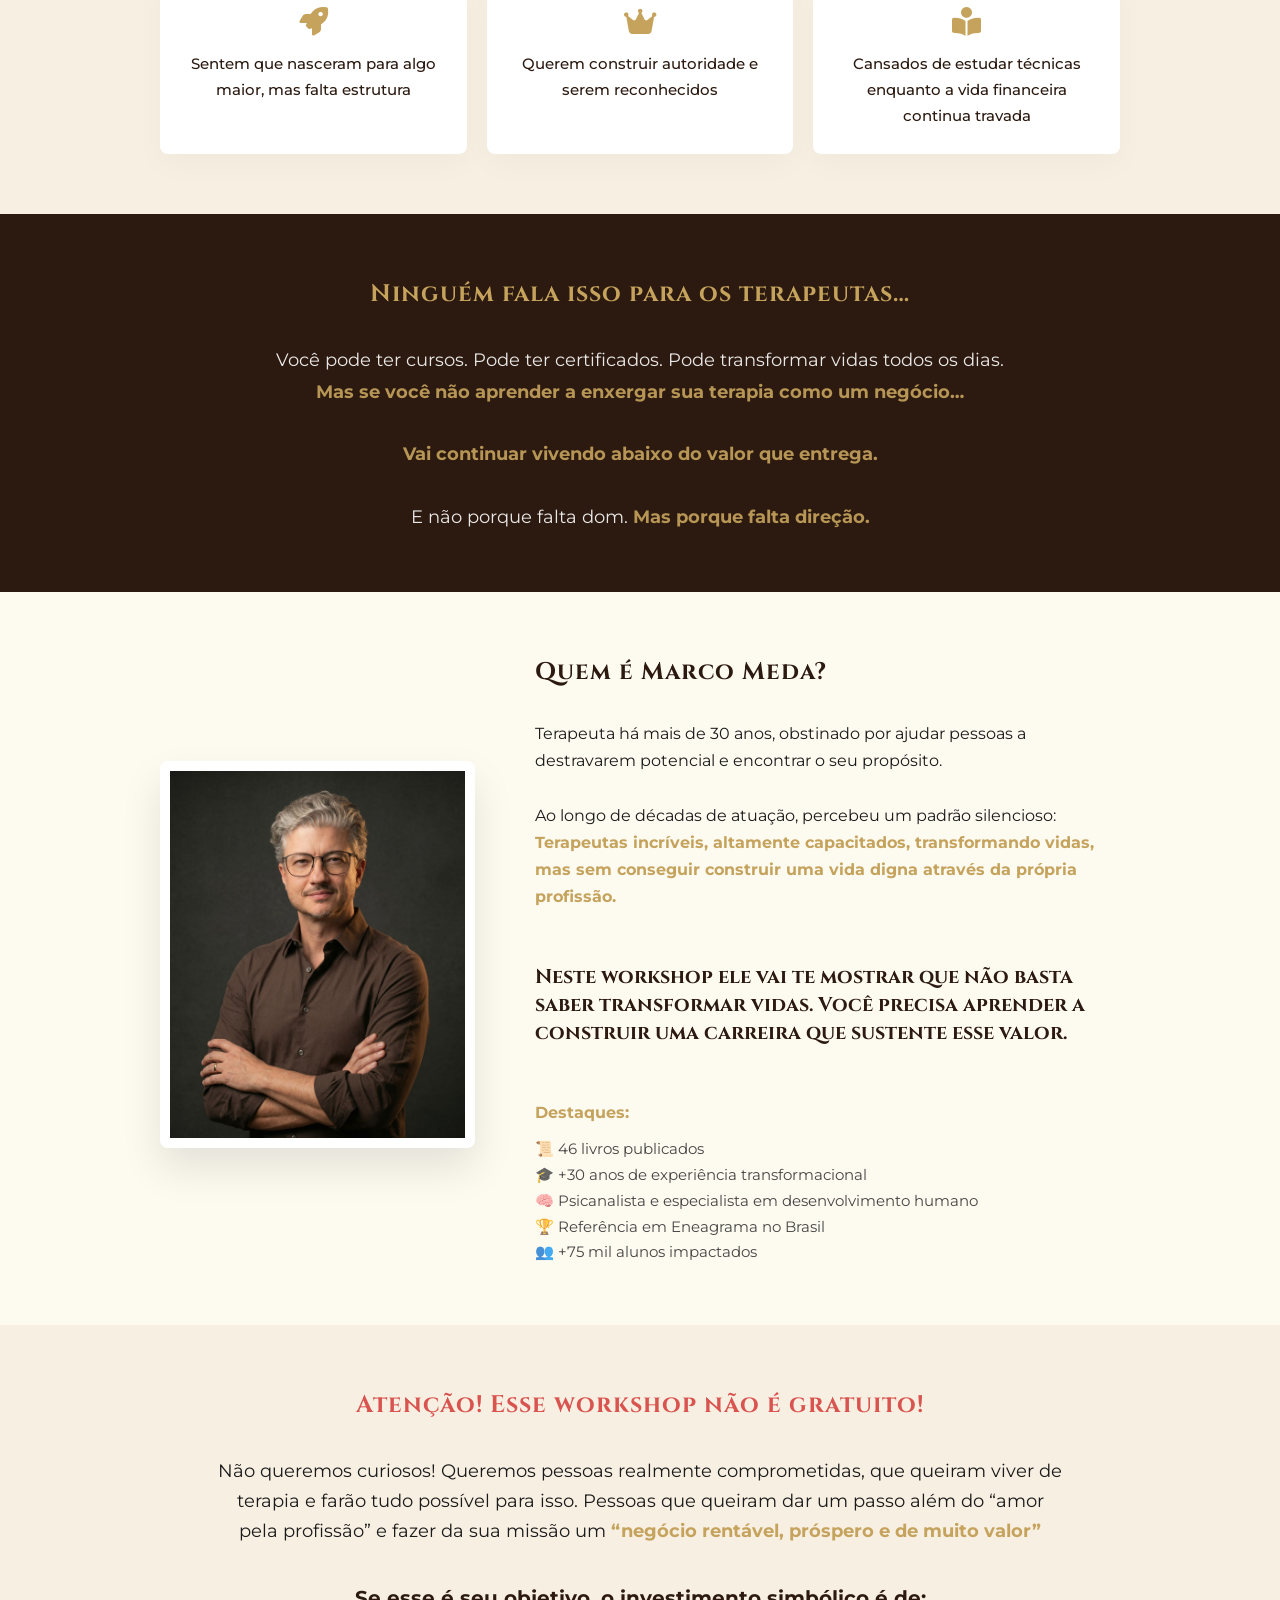
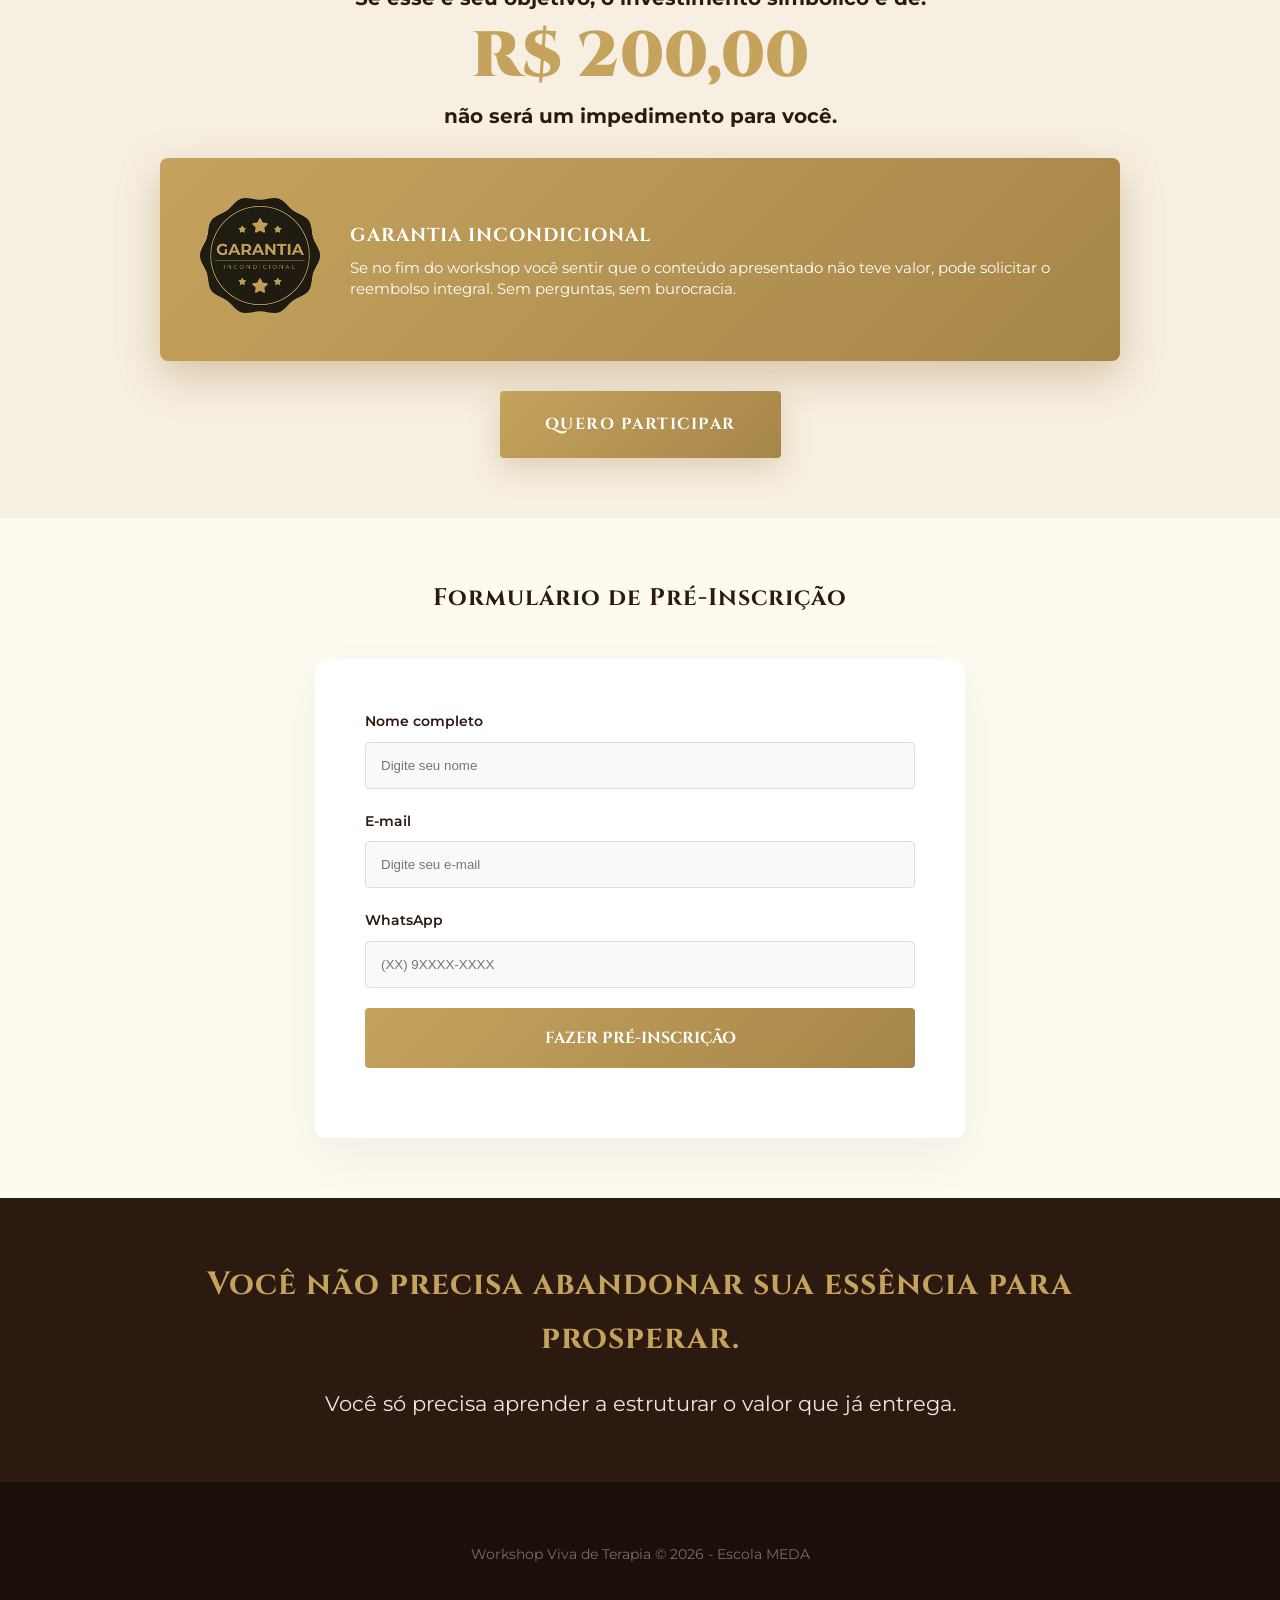
==== commit 6bd9d479: "Update index.html" ====
--- a/index.html
+++ b/index.html
@@ -1,19 +1,34 @@
 <!DOCTYPE html>
 <html lang="pt-br">
 <head>
+    <meta name="facebook-domain-verification" content="0dp9r8qsjarhye21wvn557km1w423z" />
     <meta charset="UTF-8">
     <meta name="viewport" content="width=device-width, initial-scale=1.0">
     <title>Workshop Viva de Terapia - Marco Meda</title>
     <link rel="stylesheet" href="style.css">
     <!-- Font Awesome for Icons -->
     <link rel="stylesheet" href="https://cdnjs.cloudflare.com/ajax/libs/font-awesome/6.5.1/css/all.min.css">
+<script>!function(f,b,e,v,n,t,s)
+{if(f.fbq)return;n=f.fbq=function(){n.callMethod?
+n.callMethod.apply(n,arguments):n.queue.push(arguments)};
+if(!f._fbq)f._fbq=n;n.push=n;n.loaded=!0;n.version='2.0';
+n.queue=[];t=b.createElement(e);t.async=!0;
+t.src=v;s=b.getElementsByTagName(e)[0];
+s.parentNode.insertBefore(t,s)}(window, document,'script',
+'https://connect.facebook.net/en_US/fbevents.js');
+fbq('init', '458922691266718');
+fbq('track', 'PageView');
+</script>
+<noscript><img height="1" width="1" style="display:none"
+src="https://www.facebook.com/tr?id=458922691266718&ev=PageView&noscript=1"
+/></noscript>
 </head>
 <body>
 
     <!-- Hero Section -->
     <header class="hero">
         <div class="container">
-            <span class="hero-tag">WORKSHOP VIVA DE TERAPIA – 27/05 - 19H</span>
+            <span class="hero-tag">WORKSHOP VIVA DE TERAPIA – 27/05 - 20H</span>
             <h1>Você não tem falta de dom.<br>Você tem falta de estrutura.</h1>
             <p class="subheadline">E isso pode estar impedindo você de viver dignamente da transformação que entrega todos os dias.</p>
             
